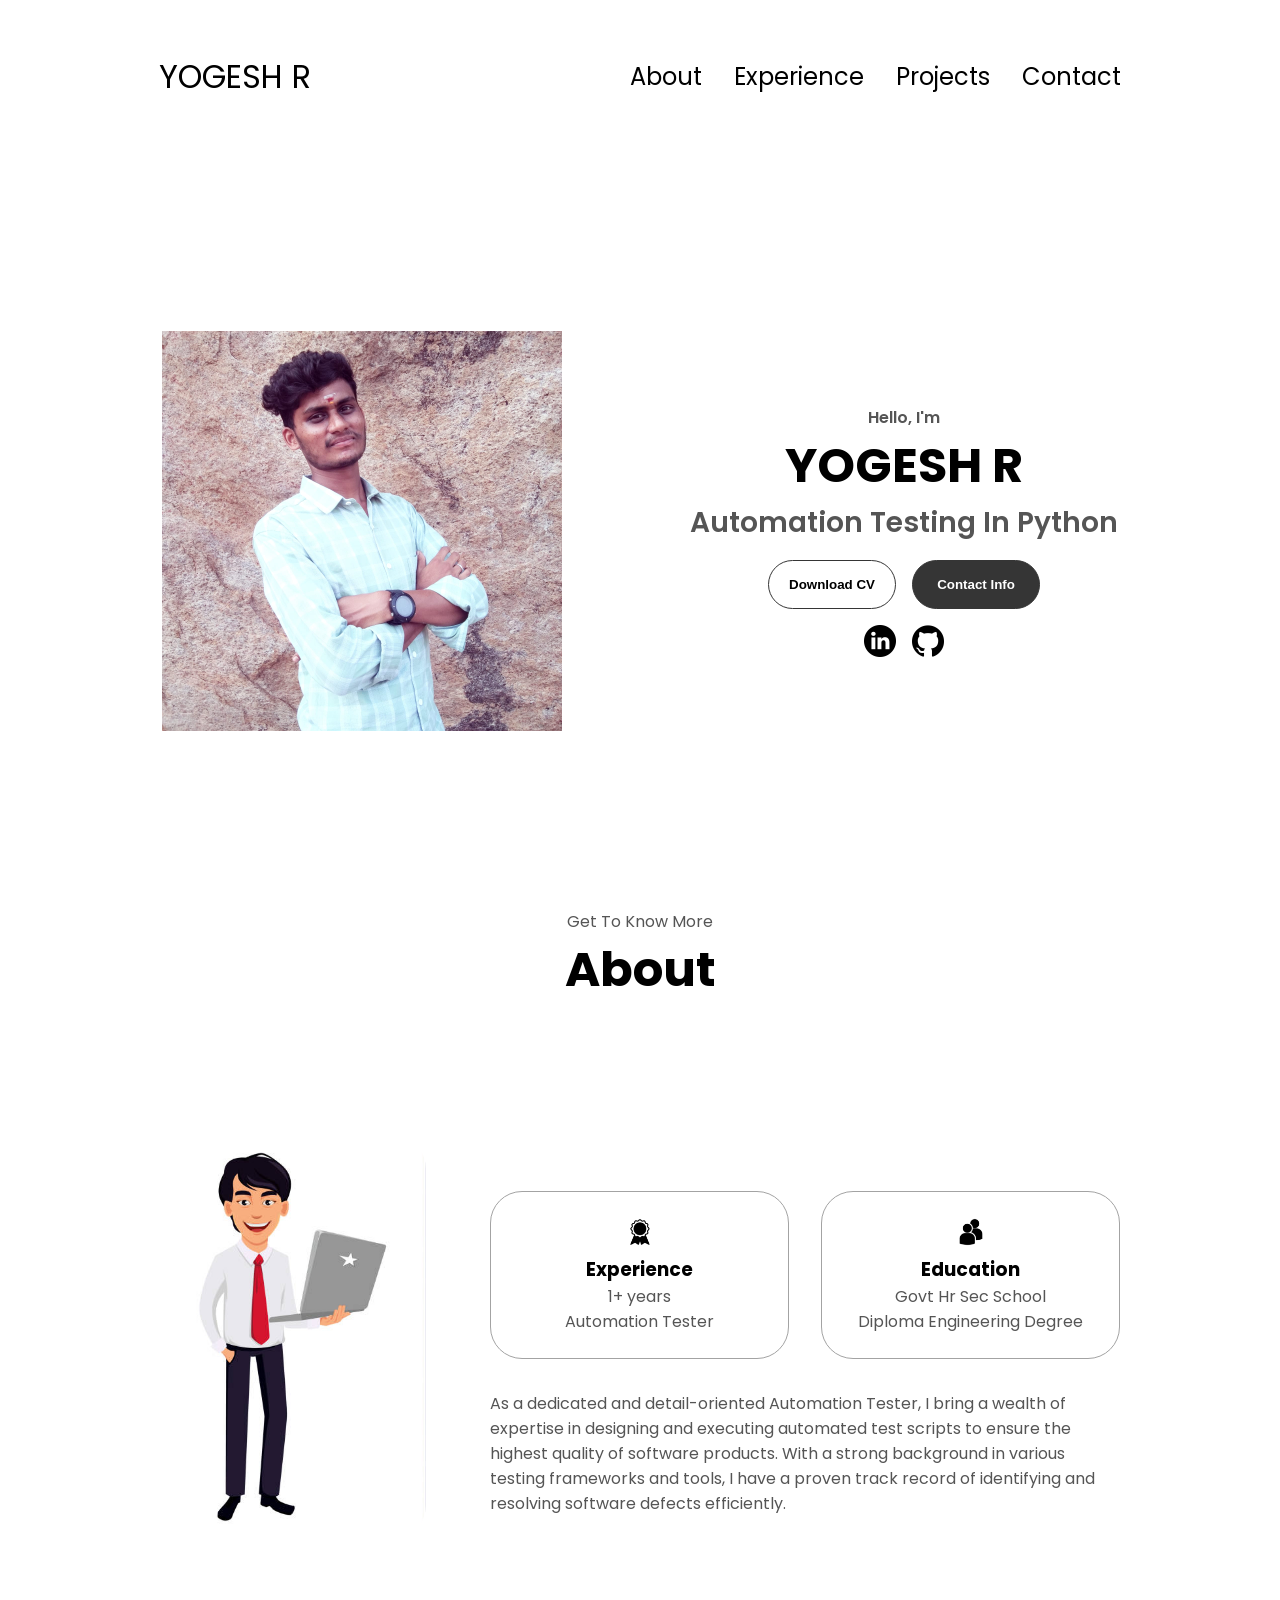
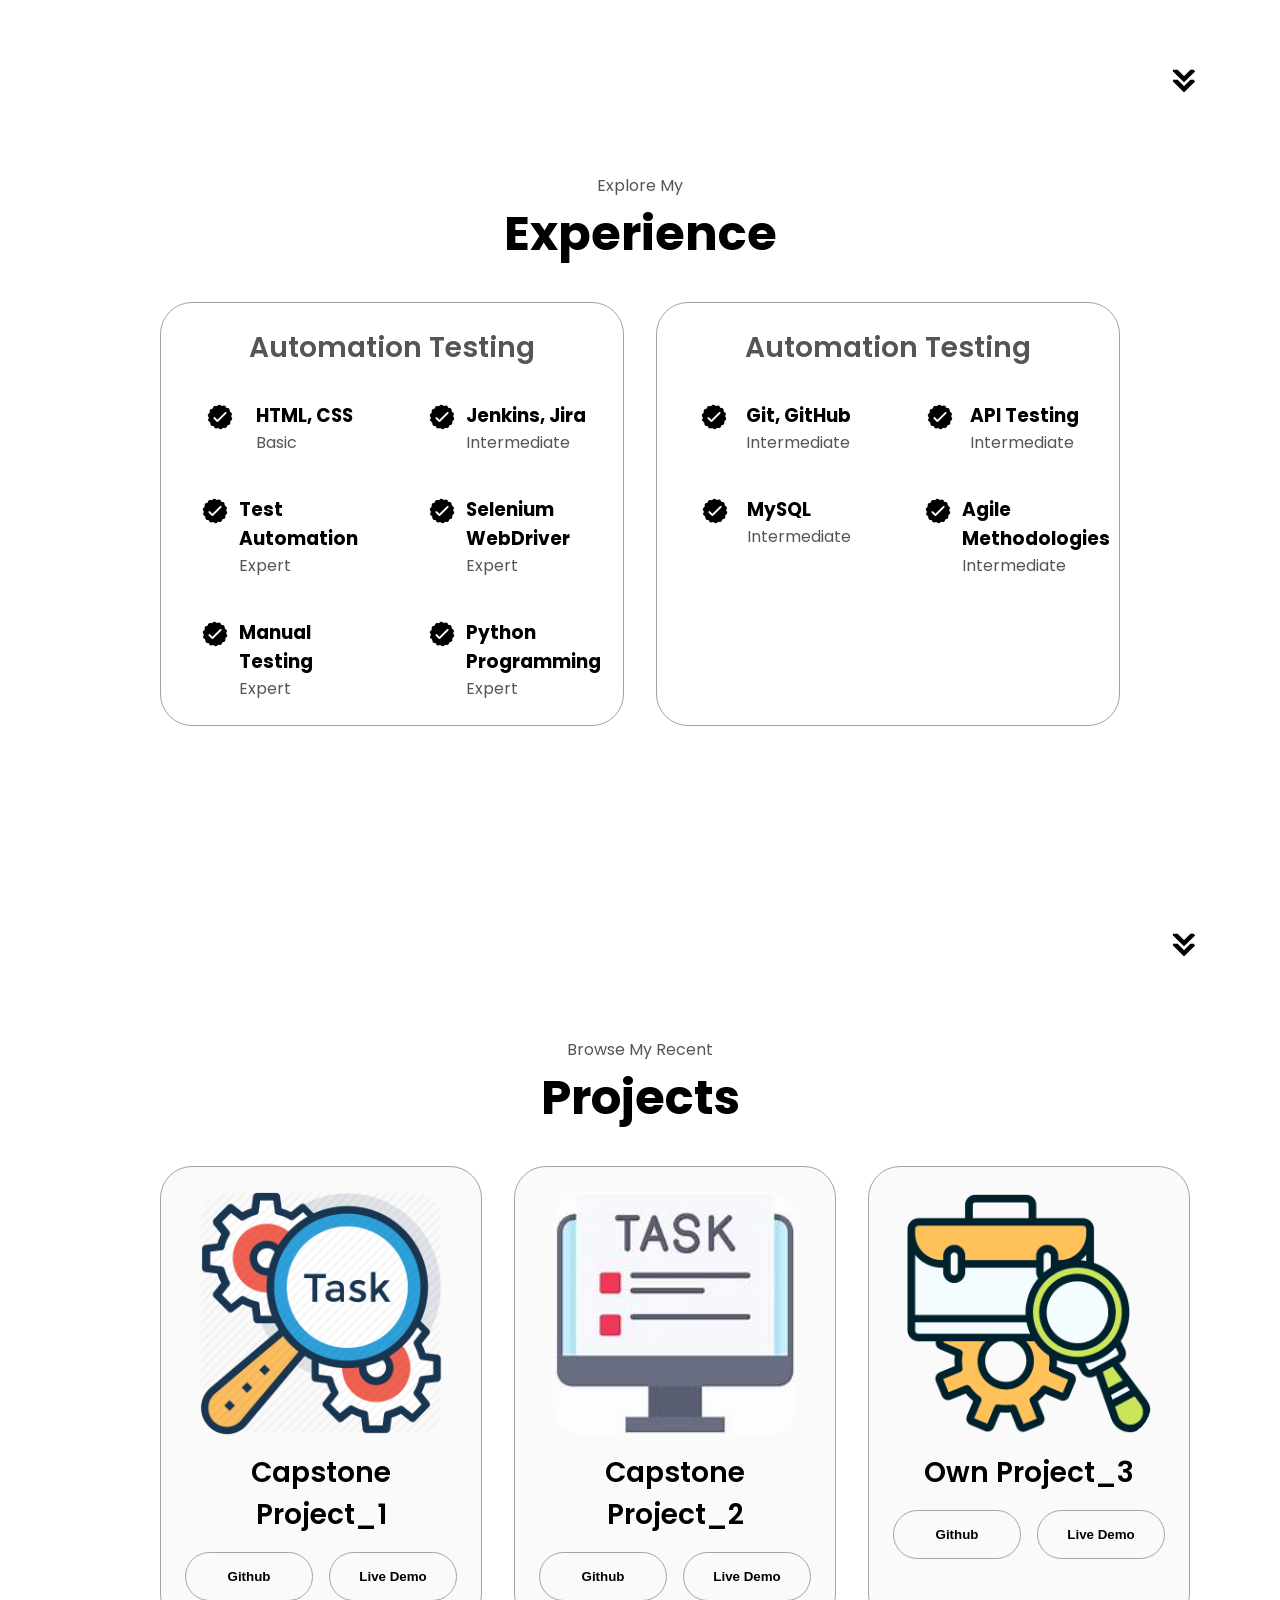
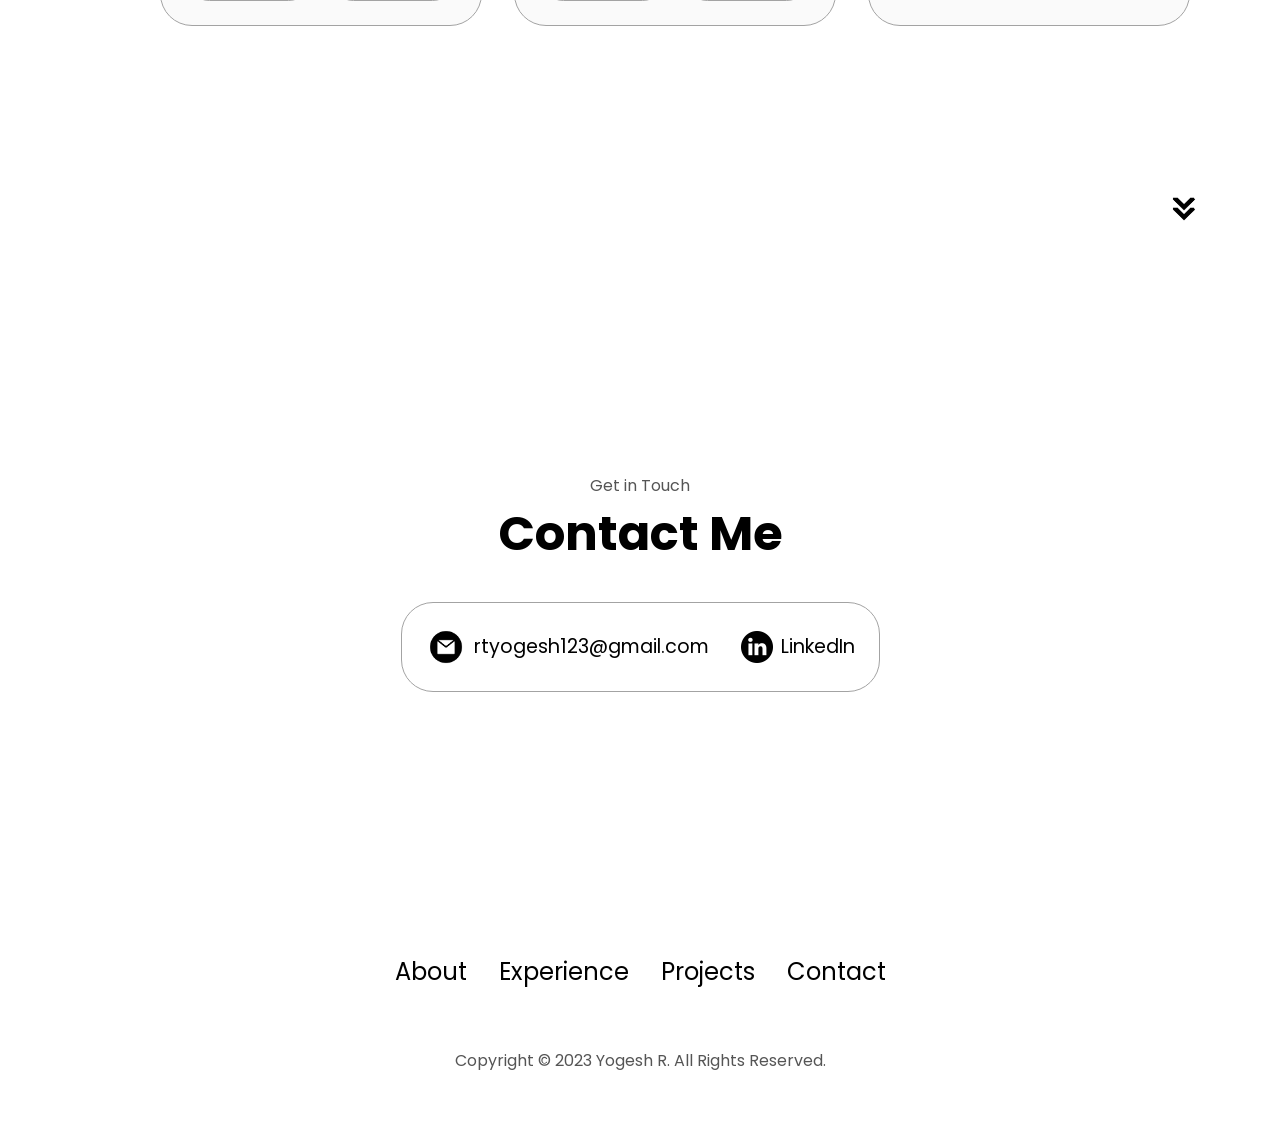
==== @mr_yogi/index.html @ bbb21a8f "Add files via upload" ====
<!DOCTYPE html>
<html lang="en">
  <head>
    <meta charset="UTF-8" />
    <meta http-equiv="X-UA-Compatible" content="IE=edge" />
    <meta name="viewport" content="width=device-width, initial-scale=1.0" />
    <title>@mr_yogi_(YOGESH R) Portfolio</title>
    <link rel="stylesheet" href="style.css" />
    <link rel="stylesheet" href="mediaqueries.css" />
  </head>
  <body>
    <nav id="desktop-nav">
      <div class="logo">YOGESH R</div>
      <div>
        <ul class="nav-links">
          <li><a href="#about">About</a></li>
          <li><a href="#experience">Experience</a></li>
          <li><a href="#projects">Projects</a></li>
          <li><a href="#contact">Contact</a></li>
        </ul>
      </div>
    </nav>
    <nav id="hamburger-nav">
      <div class="logo">YOGESH R</div>
      <div class="hamburger-menu">
        <div class="hamburger-icon" onclick="toggleMenu()">
          <span></span>
          <span></span>
          <span></span>
        </div>
        <div class="menu-links">
          <li><a href="#about" onclick="toggleMenu()">About</a></li>
          <li><a href="#experience" onclick="toggleMenu()">Experience</a></li>
          <li><a href="#projects" onclick="toggleMenu()">Projects</a></li>
          <li><a href="#contact" onclick="toggleMenu()">Contact</a></li>
        </div>
      </div>
    </nav>
    <section id="profile">
      <div class="section__pic-container">
        <img src="./assets/IMG_20221210_200749_665.jpg" alt="Yogesh profile picture" />
      </div>
      <div class="section__text">
        <p class="section__text__p1">Hello, I'm</p>
        <h1 class="title">YOGESH R</h1>
        <p class="section__text__p2">Automation Testing In Python</p>
        <div class="btn-container">
          <button
            class="btn btn-color-2"
            onclick="window.open('./assets/Auto YOGESH.pdf')"
          >
            Download CV
          </button>
          <button class="btn btn-color-1" onclick="location.href='./#contact'">
            Contact Info
          </button>
        </div>
        <div id="socials-container">
          <img
            src="./assets/linkedin.png"
            alt="My LinkedIn profile"
            class="icon"
            onclick="location.href='https://www.linkedin.com/in/yogesh-r-abb602265/'"
          />
          <img
            src="./assets/github.png"
            alt="My Github profile"
            class="icon"
            onclick="location.href='https://github.com/Mr-yogi0512'"
          />
        </div>
      </div>
    </section>
    <section id="about">
      <p class="section__text__p1">Get To Know More</p>
      <h1 class="title">About</h1>
      <div class="section-container">
        <div class="section__pic-container">
          <img
            src="./assets/Professtional.jpg"
            alt="Profile picture"
            class="about-pic"
          />
        </div>
        <div class="about-details-container">
          <div class="about-containers">
            <div class="details-container">
              <img
                src="./assets/experience.png"
                alt="Experience icon"
                class="icon"
              />
              <h3>Experience</h3>
              <p>1+ years <br />Automation Tester</p>
            </div>
            <div class="details-container">
              <img
                src="./assets/education.png"
                alt="Education icon"
                class="icon"
              />
              <h3>Education</h3>
              <p>Govt Hr Sec School<br />Diploma Engineering Degree</p>
            </div>
          </div>
          <div class="text-container">
            <p>
                As a dedicated and detail-oriented Automation Tester, I bring a wealth of expertise
                in designing and executing automated test scripts to ensure the highest quality of software products.
                With a strong background in various testing frameworks and tools, I have a proven track record of 
                identifying and resolving software defects efficiently.
            </p>
          </div>
        </div>
      </div>
      <img
        src="./assets/arrow.png"
        alt="Arrow icon"
        class="icon arrow"
        onclick="location.href='./#experience'"
      />
    </section>
    <section id="experience">
      <p class="section__text__p1">Explore My</p>
      <h1 class="title">Experience</h1>
      <div class="experience-details-container">
        <div class="about-containers">
          <div class="details-container">
            <h2 class="experience-sub-title">Automation Testing</h2>
            <div class="article-container">
              <article>
                <img
                  src="./assets/checkmark.png"
                  alt="Experience icon"
                  class="icon"
                />
                <div>
                  <h3>HTML, CSS</h3>
                  <p>Basic</p>
                </div>
              </article>
              <article>
                <img
                  src="./assets/checkmark.png"
                  alt="Experience icon"
                  class="icon"
                />
                <div>
                  <h3>Jenkins, Jira</h3>
                  <p>Intermediate</p>
                </div>
              </article>
              <article>
                <img
                  src="./assets/checkmark.png"
                  alt="Experience icon"
                  class="icon"
                />
                <div>
                  <h3>Test Automation</h3>
                  <p>Expert</p>
                </div>
              </article>
              <article>
                <img
                  src="./assets/checkmark.png"
                  alt="Experience icon"
                  class="icon"
                />
                <div>
                  <h3>Selenium WebDriver</h3>
                  <p>Expert</p>
                </div>
              </article>
              <article>
                <img
                  src="./assets/checkmark.png"
                  alt="Experience icon"
                  class="icon"
                />
                <div>
                  <h3>Manual Testing</h3>
                  <p>Expert</p>
                </div>
              </article>
              <article>
                <img
                  src="./assets/checkmark.png"
                  alt="Experience icon"
                  class="icon"
                />
                <div>
                  <h3>Python Programming</h3>
                  <p>Expert</p>
                </div>
              </article>
            </div>
          </div>
          <div class="details-container">
            <h2 class="experience-sub-title">Automation Testing</h2>
            <div class="article-container">
              <article>
                <img
                  src="./assets/checkmark.png"
                  alt="Experience icon"
                  class="icon"
                />
                <div>
                  <h3>Git, GitHub</h3>
                  <p>Intermediate</p>
                </div>
              </article>
              <article>
                <img
                  src="./assets/checkmark.png"
                  alt="Experience icon"
                  class="icon"
                />
                <div>
                  <h3>API Testing</h3>
                  <p>Intermediate</p>
                </div>
              </article>
              <article>
                <img
                  src="./assets/checkmark.png"
                  alt="Experience icon"
                  class="icon"
                />
                <div>
                  <h3>MySQL</h3>
                  <p>Intermediate</p>
                </div>
              </article>
              <article>
                <img
                  src="./assets/checkmark.png"
                  alt="Experience icon"
                  class="icon"
                />
                <div>
                  <h3>Agile Methodologies</h3>
                  <p>Intermediate</p>
                </div>
              </article>
            </div>
          </div>
        </div>
      </div>
      <img
        src="./assets/arrow.png"
        alt="Arrow icon"
        class="icon arrow"
        onclick="location.href='./#projects'"
      />
    </section>
    <section id="projects">
      <p class="section__text__p1">Browse My Recent</p>
      <h1 class="title">Projects</h1>
      <div class="experience-details-container">
        <div class="about-containers">
          <div class="details-container color-container">
            <div class="article-container">
              <img
                src="./assets/Cap_1.png"
                alt="Project 1"
                class="project-img"
              />
            </div>
            <h2 class="experience-sub-title project-title">Capstone Project_1</h2>
            <div class="btn-container">
              <button
                class="btn btn-color-2 project-btn"
                onclick="location.href='https://github.com/Mr-yogi0512/At_Projects_1'"
              >
                Github
              </button>
              <button
                class="btn btn-color-2 project-btn"
                onclick="location.href='https://github.com/Mr-yogi0512/At_Projects_1'"
              >
                Live Demo
              </button>
            </div>
          </div>
          <div class="details-container color-container">
            <div class="article-container">
              <img
                src="./assets/Cap_2.jpeg"
                alt="Project 2"
                class="project-img"
              />
            </div>
            <h2 class="experience-sub-title project-title">Capstone Project_2<h2>
            <div class="btn-container">
              <button
                class="btn btn-color-2 project-btn"
                onclick="location.href='https://github.com/Mr-yogi0512/At_Projects_2'"
              >
                Github
              </button>
              <button
                class="btn btn-color-2 project-btn"
                onclick="location.href='https://github.com/Mr-yogi0512/At_Projects_2'"
              >
                Live Demo
              </button>
            </div>
          </div>
          <div class="details-container color-container">
            <div class="article-container">
              <img
                src="./assets/Cap_3.png"
                alt="Project 3"
                class="project-img"
              />
            </div>
            <h2 class="experience-sub-title project-title">Own Project_3</h2>
            <div class="btn-container">
              <button
                class="btn btn-color-2 project-btn"
                onclick="location.href='https://github.com/Mr-yogi0512/nopcommerce'"
              >
                Github
              </button>
              <button
                class="btn btn-color-2 project-btn"
                onclick="location.href='https://github.com/Mr-yogi0512/nopcommerce'"
              >
                Live Demo
              </button>
            </div>
          </div>
        </div>
      </div>
      <img
        src="./assets/arrow.png"
        alt="Arrow icon"
        class="icon arrow"
        onclick="location.href='./#contact'"
      />
    </section>
    <section id="contact">
      <p class="section__text__p1">Get in Touch</p>
      <h1 class="title">Contact Me</h1>
      <div class="contact-info-upper-container">
        <div class="contact-info-container">
          <img
            src="./assets/email.png"
            alt="Email icon"
            class="icon contact-icon email-icon"
          />
          <p><a href="mailto:examplemail@gmail.com">rtyogesh123@gmail.com</a></p>
        </div>
        <div class="contact-info-container">
          <img
            src="./assets/linkedin.png"
            alt="LinkedIn icon"
            class="icon contact-icon"
          />
          <p><a href="https://www.linkedin.com/in/yogesh-r-abb602265/">LinkedIn</a></p>
        </div>
      </div>
    </section>
    <footer>
      <nav>
        <div class="nav-links-container">
          <ul class="nav-links">
            <li><a href="#about">About</a></li>
            <li><a href="#experience">Experience</a></li>
            <li><a href="#projects">Projects</a></li>
            <li><a href="#contact">Contact</a></li>
          </ul>
        </div>
      </nav>
      <p>Copyright &#169; 2023 Yogesh R. All Rights Reserved.</p>
    </footer>
    <script src="script.js"></script>
  </body>
</html>
---- @mr_yogi/style.css ----
/* GENERAL */

@import url("https://fonts.googleapis.com/css2?family=Poppins:wght@300;400;500;600&display=swap");

* {
  margin: 0;
  padding: 0;
}

body {
  font-family: "Poppins", sans-serif;
}

html {
  scroll-behavior: smooth;
}

p {
  color: rgb(85, 85, 85);
}

/* TRANSITION */

a,
.btn {
  transition: all 300ms ease;
}

/* DESKTOP NAV */

nav,
.nav-links {
  display: flex;
}

nav {
  justify-content: space-around;
  align-items: center;
  height: 17vh;
}

.nav-links {
  gap: 2rem;
  list-style: none;
  font-size: 1.5rem;
}

a {
  color: black;
  text-decoration: none;
  text-decoration-color: white;
}

a:hover {
  color: grey;
  text-decoration: underline;
  text-underline-offset: 1rem;
  text-decoration-color: rgb(181, 181, 181);
}

.logo {
  font-size: 2rem;
}

.logo:hover {
  cursor: default;
}

/* HAMBURGER MENU */

#hamburger-nav {
  display: none;
}

.hamburger-menu {
  position: relative;
  display: inline-block;
}

.hamburger-icon {
  display: flex;
  flex-direction: column;
  justify-content: space-between;
  height: 24px;
  width: 30px;
  cursor: pointer;
}

.hamburger-icon span {
  width: 100%;
  height: 2px;
  background-color: black;
  transition: all 0.3 ease-in-out;
}

.menu-links {
  position: absolute;
  top: 100%;
  right: 0;
  background-color: white;
  width: fit-content;
  max-height: 0;
  overflow: hidden;
  transition: all 0.3 ease-in-out;
}

.menu-links a {
  display: block;
  padding: 10px;
  text-align: center;
  font-size: 1.5rem;
  color: black;
  text-decoration: none;
  transition: all 0.3 ease-in-out;
}

.menu-links li {
  list-style: none;
}

.menu-links.open {
  max-height: 300px;
}

.hamburger-icon.open span:first-child {
  transform: rotate(45deg) translate(10px, 5px);
}

.hamburger-icon.open span:nth-child(2) {
  opacity: 0;
}

.hamburger-icon.open span:last-child {
  transform: rotate(-45deg) translate(10px, -5px);
}

.hamburger-icon span:first-child {
  transform: none;
}

.hamburger-icon span:first-child {
  opacity: 1;
}

.hamburger-icon span:first-child {
  transform: none;
}

/* SECTIONS */

section {
  padding-top: 4vh;
  height: 96vh;
  margin: 0 10rem;
  box-sizing: border-box;
  min-height: fit-content;
  
}

.section-container {
  display: flex;
}

/* PROFILE SECTION */

#profile {
  display: flex;
  justify-content: center;
  gap: 8rem;
  height: 80vh;
}

.section__pic-container {
  display: flex;
  height: 400px;
  width: 400px;
  margin: auto 0;
  border-radius: 50%;
}

.section__text {
  align-self: center;
  text-align: center;
}

.section__text p {
  font-weight: 600;
}

.section__text__p1 {
  text-align: center;
}

.section__text__p2 {
  font-size: 1.75rem;
  margin-bottom: 1rem;
}

.title {
  font-size: 3rem;
  text-align: center;
}

#socials-container {
  display: flex;
  justify-content: center;
  margin-top: 1rem;
  gap: 1rem;
} 

/* ICONS */

.icon {
  cursor: pointer;
  height: 2rem;
}

/* BUTTONS */

.btn-container {
  display: flex;
  justify-content: center;
  gap: 1rem;
}

.btn {
  font-weight: 600;
  transition: all 300ms ease;
  padding: 1rem;
  width: 8rem;
  border-radius: 2rem;
}

.btn-color-1,
.btn-color-2 {
  border: rgb(53, 53, 53) 0.1rem solid;
}

.btn-color-1:hover,
.btn-color-2:hover {
  cursor: pointer;
}

.btn-color-1,
.btn-color-2:hover {
  background: rgb(53, 53, 53);
  color: white;
}

.btn-color-1:hover {
  background: rgb(0, 0, 0);
}

.btn-color-2 {
  background: none;
}

.btn-color-2:hover {
  border: rgb(255, 255, 255) 0.1rem solid;
}

.btn-container {
  gap: 1rem;
}

/* ABOUT SECTION */

#about {
  position: relative;
}

.about-containers {
  gap: 2rem;
  margin-bottom: 2rem;
  margin-top: 2rem;
}

.about-details-container {
  justify-content: center;
  flex-direction: column;
}

.about-containers,
.about-details-container {
  display: flex;
}

.about-pic {
  border-radius: 2rem;
}

.arrow {
  position: absolute;
  right: -5rem;
  bottom: 2.5rem;
}

.details-container {
  padding: 1.5rem;
  flex: 1;
  background: white;
  border-radius: 2rem;
  border: rgb(53, 53, 53) 0.1rem solid;
  border-color: rgb(163, 163, 163);
  text-align: center;
}

.section-container {
  gap: 4rem;
  height: 80%;
}

.section__pic-container {
  height: 400px;
  width: 400px;
  margin: auto 0;
}

/* EXPERIENCE SECTION */

#experience {
  position: relative;
}

.experience-sub-title {
  color: rgb(85, 85, 85);
  font-weight: 600;
  font-size: 1.75rem;
  margin-bottom: 2rem;
}

.experience-details-container {
  display: flex;
  justify-content: center;
  flex-direction: column;
}

.article-container {
  display: flex;
  text-align: initial;
  flex-wrap: wrap;
  flex-direction: row;
  gap: 2.5rem;
  justify-content: space-around;
}

article {
  display: flex;
  width: 10rem;
  justify-content: space-around;
  gap: 0.5rem;
}

article .icon {
  cursor: default;
}

/* PROJECTS SECTION */

#projects {
  position: relative;
}

.color-container {
  border-color: rgb(163, 163, 163);
  background: rgb(250, 250, 250);
}

.project-img {
  border-radius: 2rem;
  width: 90%;
  height: 90%;
}

.project-title {
  margin: 1rem;
  color: black;
}

.project-btn {
  color: black;
  border-color: rgb(163, 163, 163);
}

/* CONTACT */

#contact {
  display: flex;
  justify-content: center;
  flex-direction: column;
  height: 70vh;
}

.contact-info-upper-container {
  display: flex;
  justify-content: center;
  border-radius: 2rem;
  border: rgb(53, 53, 53) 0.1rem solid;
  border-color: rgb(163, 163, 163);
  background: (250, 250, 250);
  margin: 2rem auto;
  padding: 0.5rem;
}

.contact-info-container {
  display: flex;
  align-items: center;
  justify-content: center;
  gap: 0.5rem;
  margin: 1rem;
}

.contact-info-container p {
  font-size: larger;
}

.contact-icon {
  cursor: default;
}

.email-icon {
  height: 2.5rem;
}

/* FOOTER SECTION */

footer {
  height: 26vh;
  margin: 0 1rem;
}

footer p {
  text-align: center;
}
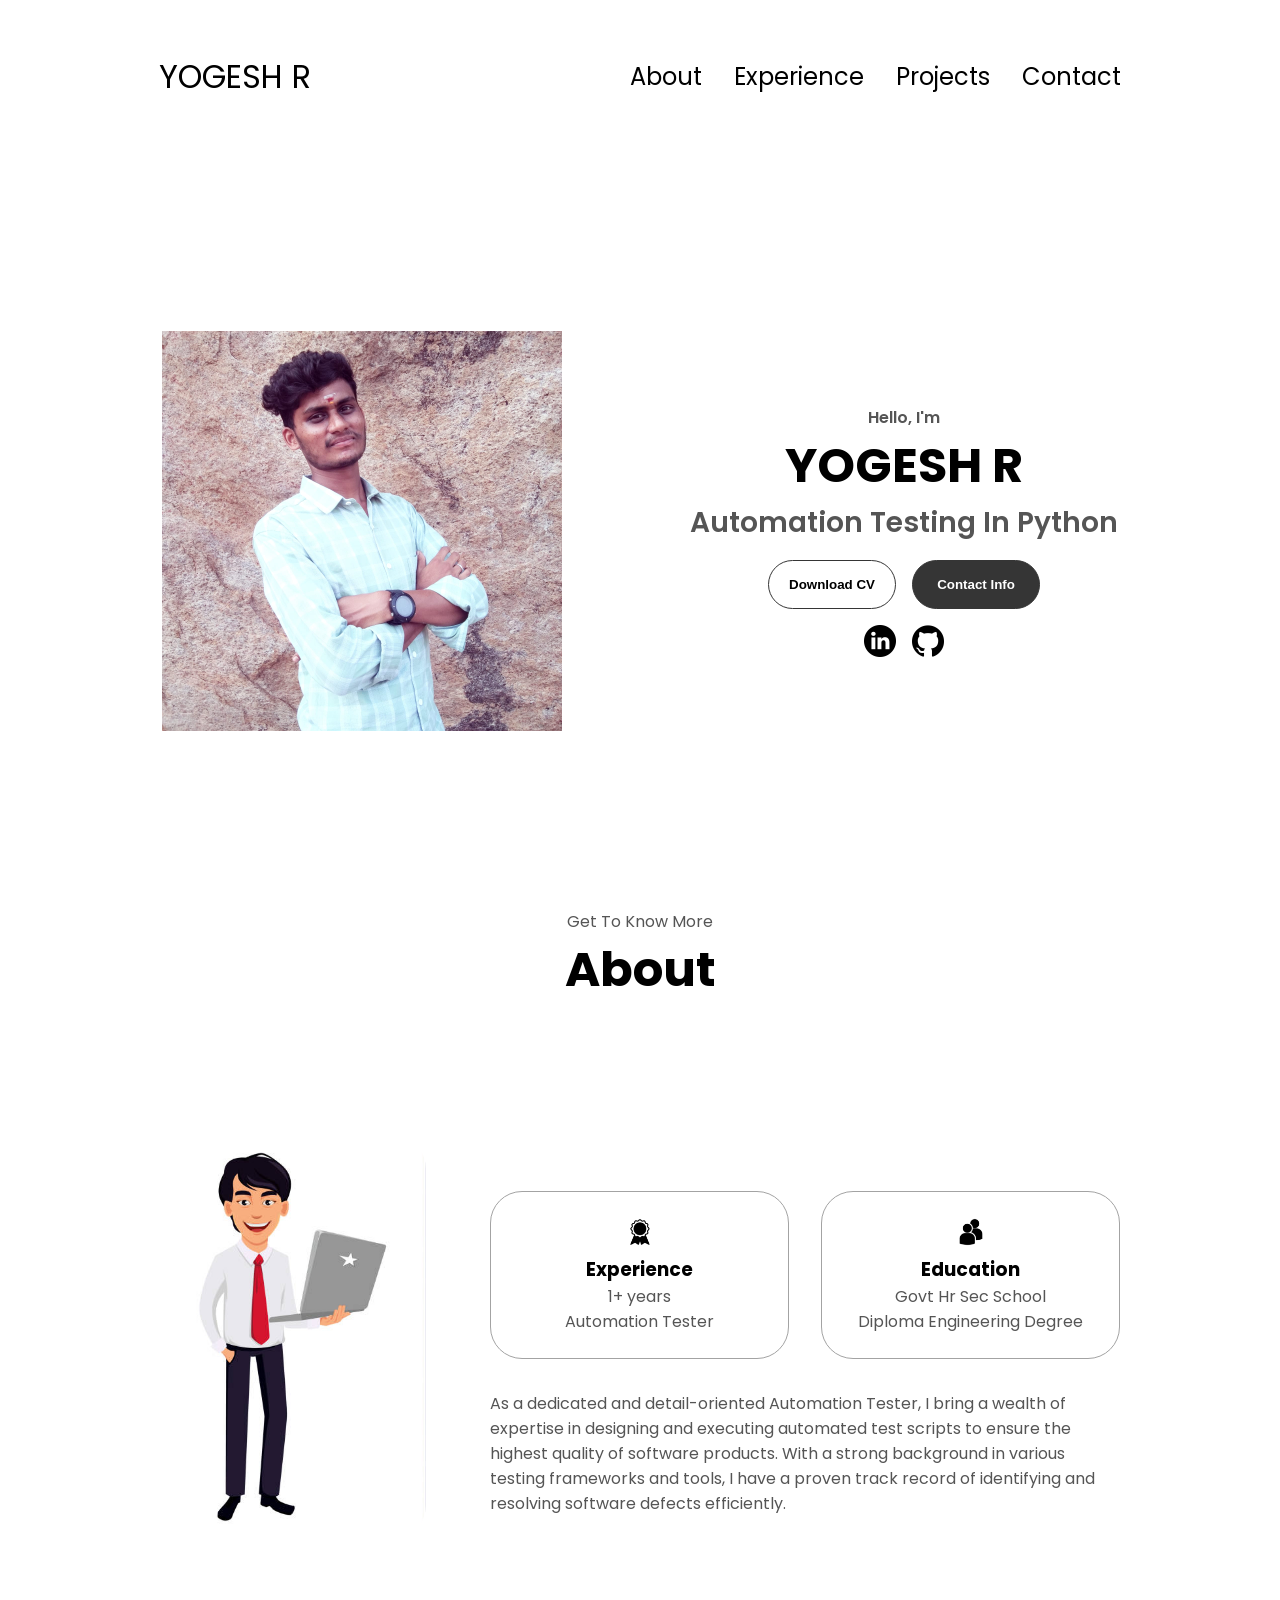
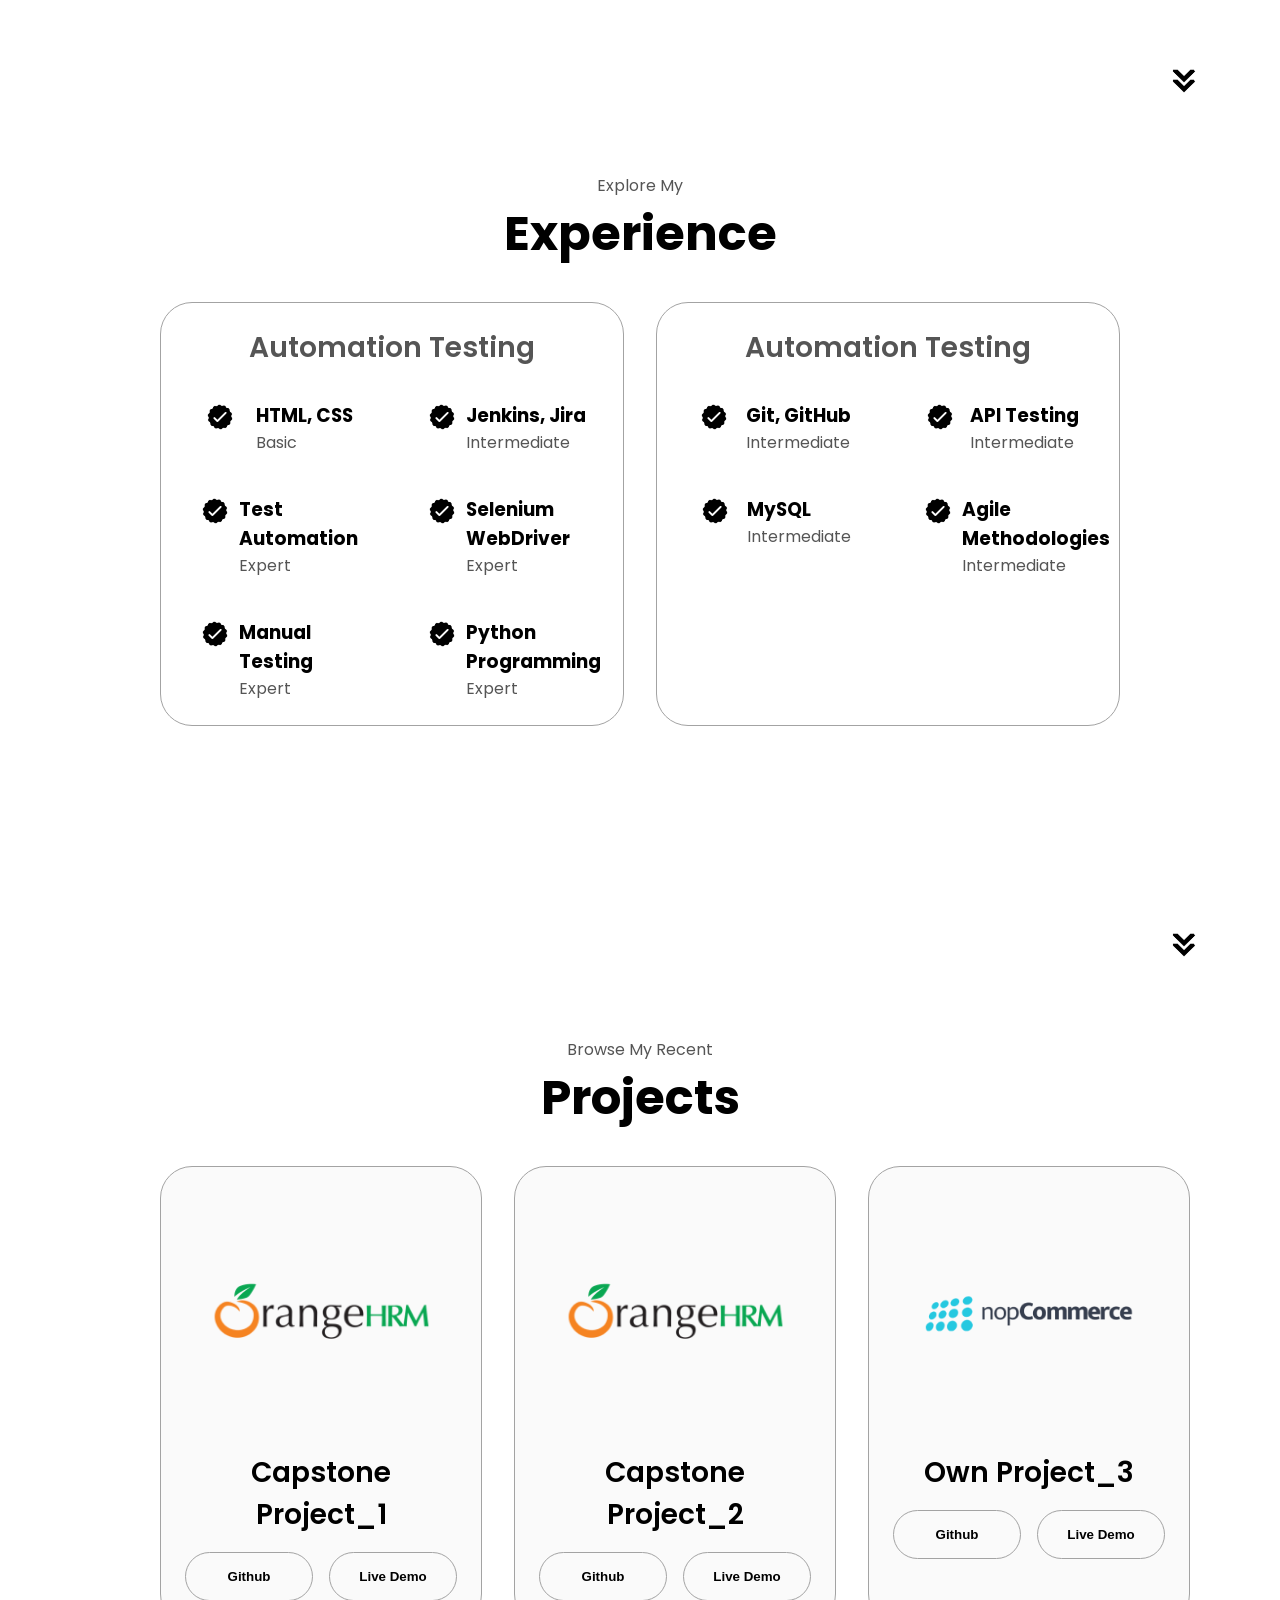
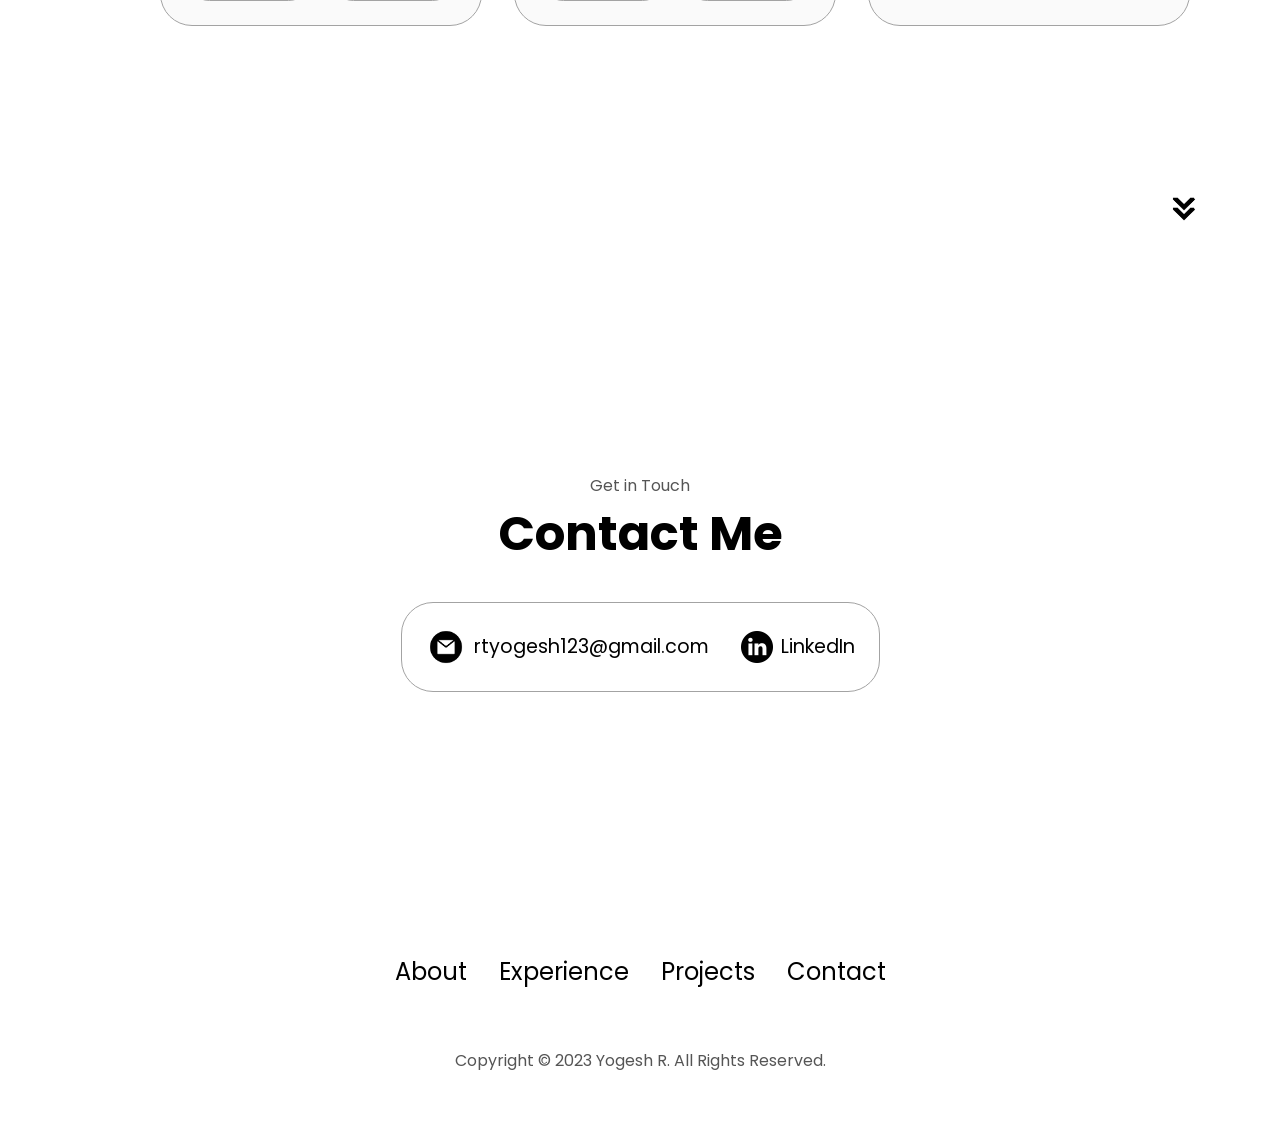
==== commit 70fb4b3f: "Add files via upload" ====
--- a/@mr_yogi/index.html
+++ b/@mr_yogi/index.html
@@ -47,7 +47,7 @@
         <div class="btn-container">
           <button
             class="btn btn-color-2"
-            onclick="window.open('./assets/Auto YOGESH.pdf')"
+            onclick="window.open('./assets/YOGESH R PROFILE.pdf')"
           >
             Download CV
           </button>
@@ -66,7 +66,7 @@
             src="./assets/github.png"
             alt="My Github profile"
             class="icon"
-            onclick="location.href='https://github.com/Mr-yogi0512'"
+            onclick="location.href='https://github.com/Mr-yogi2002'"
           />
         </div>
       </div>
@@ -262,7 +262,7 @@
           <div class="details-container color-container">
             <div class="article-container">
               <img
-                src="./assets/Cap_1.png"
+                src="./assets/OrangeHRM.png"
                 alt="Project 1"
                 class="project-img"
               />
@@ -271,13 +271,13 @@
             <div class="btn-container">
               <button
                 class="btn btn-color-2 project-btn"
-                onclick="location.href='https://github.com/Mr-yogi0512/At_Projects_1'"
+                onclick="location.href='https://github.com/Mr-yogi2002/AT_Projects/tree/main/AT_Projects-1'"
               >
                 Github
               </button>
               <button
                 class="btn btn-color-2 project-btn"
-                onclick="location.href='https://github.com/Mr-yogi0512/At_Projects_1'"
+                onclick="location.href='https://github.com/Mr-yogi2002/AT_Projects/tree/main/AT_Projects-1'"
               >
                 Live Demo
               </button>
@@ -286,7 +286,7 @@
           <div class="details-container color-container">
             <div class="article-container">
               <img
-                src="./assets/Cap_2.jpeg"
+                src="./assets/OrangeHRM.png"
                 alt="Project 2"
                 class="project-img"
               />
@@ -295,13 +295,13 @@
             <div class="btn-container">
               <button
                 class="btn btn-color-2 project-btn"
-                onclick="location.href='https://github.com/Mr-yogi0512/At_Projects_2'"
+                onclick="location.href='https://github.com/Mr-yogi2002/AT_Projects/tree/main/AT_Projects-2'"
               >
                 Github
               </button>
               <button
                 class="btn btn-color-2 project-btn"
-                onclick="location.href='https://github.com/Mr-yogi0512/At_Projects_2'"
+                onclick="location.href='https://github.com/Mr-yogi2002/AT_Projects/tree/main/AT_Projects-2'"
               >
                 Live Demo
               </button>
@@ -310,7 +310,7 @@
           <div class="details-container color-container">
             <div class="article-container">
               <img
-                src="./assets/Cap_3.png"
+                src="./assets/Nom.png"
                 alt="Project 3"
                 class="project-img"
               />
@@ -319,13 +319,13 @@
             <div class="btn-container">
               <button
                 class="btn btn-color-2 project-btn"
-                onclick="location.href='https://github.com/Mr-yogi0512/nopcommerce'"
+                onclick="location.href='https://github.com/Mr-yogi2002/Nopcommerce_Website'"
               >
                 Github
               </button>
               <button
                 class="btn btn-color-2 project-btn"
-                onclick="location.href='https://github.com/Mr-yogi0512/nopcommerce'"
+                onclick="location.href='https://github.com/Mr-yogi2002/Nopcommerce_Website'"
               >
                 Live Demo
               </button>
@@ -358,7 +358,7 @@
             alt="LinkedIn icon"
             class="icon contact-icon"
           />
-          <p><a href="https://www.linkedin.com/in/yogesh-r-abb602265/">LinkedIn</a></p>
+          <p><a href="https://www.linkedin.com/in/yogeshr0512/">LinkedIn</a></p>
         </div>
       </div>
     </section>
